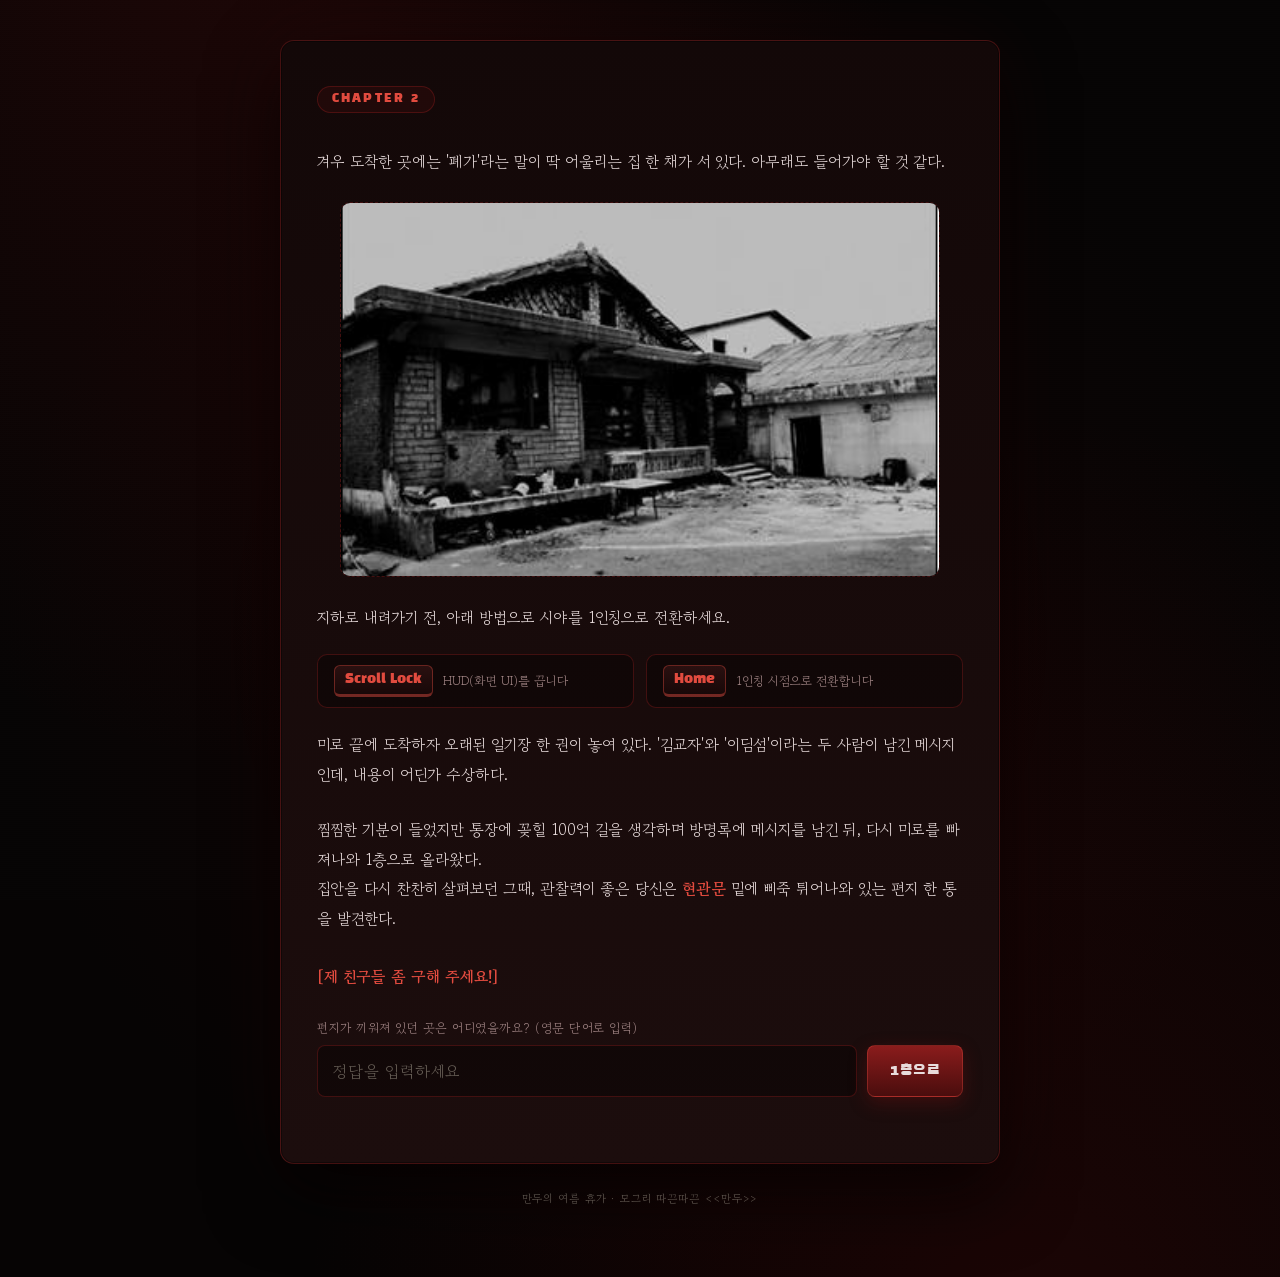
==== 2622/index.html @ e2ad3dcb "1차 초안" ====
<!DOCTYPE html>
<html lang="ko">
<head>
<meta charset="UTF-8" />
<meta name="viewport" content="width=device-width, initial-scale=1.0" />
<title>만두의 여름 휴가 - 폐가</title>
<link rel="stylesheet" href="../assets/style.css" />
</head>
<body>
  <main class="stage">
    <span class="chapter-tag">CHAPTER 2</span>
    <p class="story">겨우 도착한 곳에는 '폐가'라는 말이 딱 어울리는 집 한 채가 서 있다. 아무래도 들어가야 할 것 같다.</p>

    <div class="art-slot" style="min-height:0; aspect-ratio: 800 / 500; max-width: 600px; margin-left:auto; margin-right:auto;">
      <img src="../assets/img/haunted-house.jpg" alt="폐가 전경" />
    </div>

    <p class="story" style="margin-bottom:10px;">지하로 내려가기 전, 아래 방법으로 시야를 1인칭으로 전환하세요.</p>

    <div class="key-guide">
      <div class="key-cap">
        <kbd>Scroll&nbsp;Lock</kbd>
        <span>HUD(화면 UI)를 끕니다</span>
      </div>
      <div class="key-cap">
        <kbd>Home</kbd>
        <span>1인칭 시점으로 전환합니다</span>
      </div>
    </div>

    <p class="story">미로 끝에 도착하자 오래된 일기장 한 권이 놓여 있다. '김교자'와 '이딤섬'이라는 두 사람이 남긴 메시지인데, 내용이 어딘가 수상하다.</p>

    <p class="story">찜찜한 기분이 들었지만 통장에 꽂힐 100억 길을 생각하며 방명록에 메시지를 남긴 뒤, 다시 미로를 빠져나와 1층으로 올라왔다.
집안을 다시 찬찬히 살펴보던 그때, 관찰력이 좋은 당신은 <strong>현관문</strong> 밑에 삐죽 튀어나와 있는 편지 한 통을 발견한다.

<strong>[제 친구들 좀 구해 주세요!]</strong></p>

    <form class="answer-form" id="quiz2-form">
      <label for="quiz2-input">편지가 끼워져 있던 곳은 어디였을까요? (영문 단어로 입력)</label>
      <div class="answer-row">
        <input type="text" id="quiz2-input" placeholder="정답을 입력하세요" autocomplete="off" />
        <button type="submit">1층으로</button>
      </div>
      <div class="error-msg" id="quiz2-error"></div>
    </form>
  </main>

  <p class="brand-footer">만두의 여름 휴가 · 모그리 따끈따끈 <<만두>></p>

  <script src="../assets/answer.js"></script>
  <script>
    initAnswerForm({
      formId: "quiz2-form",
      inputId: "quiz2-input",
      errorId: "quiz2-error",
      answers: ["door"],
      nextUrl: "../door/",
      failUrl: "../fail/"
    });
  </script>
</body>
</html>
---- assets/style.css ----
/* ============================================================
   만두 자유부대 방탈출 이벤트 - 공용 스타일
   테마: 붉고 어두운 공포 톤 (폐가 / 저주받은 느낌)
   ============================================================ */

@import url('https://fonts.googleapis.com/css2?family=Black+Han+Sans&family=Gowun+Batang:wght@400;700&family=Nanum+Myeongjo:wght@400;700;800&display=swap');

:root {
  --bg-void: #060404;
  --bg-panel: #130808;
  --bg-panel-2: #1c0d0d;
  --border-faint: rgba(158, 34, 34, 0.35);
  --gold: #9c2323;         /* 메인 포인트 컬러 (핏빛 레드) */
  --gold-bright: #e14b3f;  /* 강조/글로우용 밝은 레드 */
  --ink: #e8dcdc;
  --ink-dim: #9c8080;
  --danger: #7a1010;
  --danger-bright: #ff4d3d;
  --success: #5a8f6b;
  --shadow: rgba(0, 0, 0, 0.7);
  --font-head: 'Black Han Sans', 'Nanum Myeongjo', sans-serif;
  --font-body: 'Gowun Batang', 'Nanum Myeongjo', serif;
}

* {
  box-sizing: border-box;
}

html, body {
  margin: 0;
  padding: 0;
  min-height: 100%;
  background: var(--bg-void);
  color: var(--ink);
  font-family: var(--font-body);
}

body {
  position: relative;
  overflow-x: hidden;
  background:
    radial-gradient(ellipse at 20% -10%, rgba(154,20,20,0.16), transparent 45%),
    radial-gradient(ellipse at 80% 110%, rgba(120,10,10,0.20), transparent 50%),
    radial-gradient(ellipse at 50% 50%, rgba(40,0,0,0.35), transparent 70%),
    var(--bg-void);
  min-height: 100vh;
  display: flex;
  flex-direction: column;
  align-items: center;
  padding: 40px 18px 60px;
}

/* 은은하게 떠다니는 안개/먼지 파티클 느낌의 배경 */
body::before {
  content: "";
  position: fixed;
  inset: 0;
  pointer-events: none;
  background-image:
    repeating-linear-gradient(0deg, rgba(255,255,255,0.015) 0px, transparent 1px, transparent 2px);
  z-index: 0;
}

.stage {
  position: relative;
  z-index: 1;
  width: 100%;
  max-width: 720px;
  background: linear-gradient(180deg, var(--bg-panel), var(--bg-panel-2));
  border: 1px solid var(--border-faint);
  border-radius: 14px;
  box-shadow: 0 30px 70px var(--shadow), 0 0 90px rgba(120,10,10,0.12), 0 0 0 1px rgba(0,0,0,0.4) inset;
  padding: 42px 36px 38px;
  animation: fadeUp 0.7s ease both;
}

@keyframes fadeUp {
  from { opacity: 0; transform: translateY(18px); }
  to { opacity: 1; transform: translateY(0); }
}

@keyframes flicker {
  0%, 92%, 100% { opacity: 1; }
  93% { opacity: 0.55; }
  95% { opacity: 0.9; }
  97% { opacity: 0.4; }
  98% { opacity: 1; }
}

.chapter-tag {
  display: inline-block;
  font-family: var(--font-head);
  font-size: 12px;
  letter-spacing: 0.18em;
  color: var(--gold-bright);
  border: 1px solid var(--border-faint);
  border-radius: 999px;
  padding: 5px 14px;
  margin-bottom: 18px;
  background: rgba(154,20,20,0.10);
  animation: flicker 7s linear infinite;
}

h1.title {
  font-family: var(--font-head);
  font-size: 28px;
  line-height: 1.4;
  color: var(--gold-bright);
  margin: 0 0 18px;
  text-shadow: 0 0 18px rgba(225,75,63,0.45), 0 2px 12px rgba(0,0,0,0.6);
}

.story {
  font-size: 15.5px;
  line-height: 1.9;
  color: var(--ink);
  white-space: pre-line;
  margin-bottom: 26px;
}

.story strong {
  color: var(--gold-bright);
}

.dim {
  color: var(--ink-dim);
}

/* 이미지/자료 자리 - 나중에 실제 이미지로 교체 */
.art-slot {
  width: 100%;
  min-height: 220px;
  border: 1.5px dashed var(--border-faint);
  border-radius: 10px;
  background: rgba(0,0,0,0.25);
  display: flex;
  flex-direction: column;
  align-items: center;
  justify-content: center;
  gap: 8px;
  color: var(--ink-dim);
  font-size: 13px;
  text-align: center;
  margin: 20px 0 26px;
  overflow: hidden;
  position: relative;
}

.art-slot img {
  width: 100%;
  height: 100%;
  object-fit: cover;
  position: absolute;
  inset: 0;
}

.art-slot .slot-label {
  font-family: var(--font-head);
  font-size: 12px;
  letter-spacing: 0.05em;
  color: var(--gold);
  z-index: 1;
}

.art-slot .slot-desc {
  z-index: 1;
  max-width: 80%;
  line-height: 1.6;
}

/* 대화/편지/일기장 카드 */
.note-card {
  background: rgba(0,0,0,0.28);
  border: 1px solid var(--border-faint);
  border-radius: 10px;
  padding: 18px 20px;
  margin: 14px 0;
  font-size: 14.5px;
  line-height: 1.85;
}

.note-card .speaker {
  font-family: var(--font-head);
  color: var(--gold);
  font-size: 13px;
  margin-right: 6px;
}

.note-card .msg-time {
  color: var(--ink-dim);
  font-size: 11.5px;
  display: block;
  margin: 10px 0 4px;
  letter-spacing: 0.05em;
}

.note-card .corrupted {
  color: var(--danger-bright);
  letter-spacing: 0.03em;
  filter: blur(0.2px);
}

/* 채팅 스타일 (3p 최만두 DM) */
.chat-log {
  display: flex;
  flex-direction: column;
  gap: 10px;
  margin: 20px 0 28px;
}

.chat-bubble {
  max-width: 82%;
  padding: 12px 15px;
  border-radius: 14px;
  font-size: 14.5px;
  line-height: 1.7;
  animation: fadeUp 0.5s ease both;
}

.chat-bubble.them {
  align-self: flex-start;
  background: var(--bg-panel-2);
  border: 1px solid var(--border-faint);
  border-bottom-left-radius: 4px;
}

.chat-bubble.me {
  align-self: flex-end;
  background: linear-gradient(135deg, #6e1f1f, #3a1010);
  border: 1px solid rgba(225,75,63,0.3);
  border-bottom-right-radius: 4px;
  color: #f3e6e6;
}

.chat-name {
  display: block;
  font-family: var(--font-head);
  font-size: 11.5px;
  color: var(--gold);
  margin-bottom: 4px;
}

/* 입력 폼 */
.answer-form {
  margin-top: 8px;
}

.answer-form label {
  display: block;
  font-size: 12.5px;
  color: var(--ink-dim);
  letter-spacing: 0.04em;
  margin-bottom: 8px;
}

.answer-row {
  display: flex;
  gap: 10px;
}

.answer-row input[type="text"] {
  flex: 1;
  background: rgba(0,0,0,0.35);
  border: 1.5px solid var(--border-faint);
  border-radius: 8px;
  padding: 13px 15px;
  font-size: 16px;
  color: var(--ink);
  font-family: var(--font-body);
  letter-spacing: 0.05em;
  outline: none;
  transition: border-color 0.2s, box-shadow 0.2s;
}

.answer-row input[type="text"]::placeholder {
  color: rgba(169,162,148,0.55);
}

.answer-row input[type="text"]:focus {
  border-color: var(--gold-bright);
  box-shadow: 0 0 0 3px rgba(225,75,63,0.18);
}

button, .btn {
  font-family: var(--font-head);
  font-size: 14.5px;
  letter-spacing: 0.03em;
  color: var(--ink);
  background: linear-gradient(180deg, #8a1c1c, #4a0d0d);
  border: 1px solid rgba(225,75,63,0.35);
  border-radius: 8px;
  padding: 13px 22px;
  cursor: pointer;
  box-shadow: 0 6px 18px rgba(122,16,16,0.35);
  transition: transform 0.15s ease, box-shadow 0.15s ease, filter 0.15s ease;
  white-space: nowrap;
  text-decoration: none;
  display: inline-flex;
  align-items: center;
  justify-content: center;
}

button:hover, .btn:hover {
  transform: translateY(-1px);
  filter: brightness(1.15);
  box-shadow: 0 10px 26px rgba(225,75,63,0.35);
}

button:active, .btn:active {
  transform: translateY(0);
}

button.btn-secondary, .btn.btn-secondary {
  background: transparent;
  color: var(--ink);
  border: 1.5px solid var(--border-faint);
  box-shadow: none;
}

button.btn-secondary:hover, .btn.btn-secondary:hover {
  border-color: var(--gold);
  color: var(--gold-bright);
}

button.btn-danger {
  background: linear-gradient(180deg, var(--danger-bright), var(--danger));
  color: #1a0d0c;
}

.btn-block {
  width: 100%;
  display: flex;
}

.error-msg {
  color: var(--danger-bright);
  font-size: 13px;
  margin-top: 10px;
  min-height: 18px;
  letter-spacing: 0.02em;
}

.error-msg.show {
  animation: shake 0.35s ease;
}

@keyframes shake {
  0%, 100% { transform: translateX(0); }
  20% { transform: translateX(-6px); }
  40% { transform: translateX(6px); }
  60% { transform: translateX(-4px); }
  80% { transform: translateX(4px); }
}

.hint-box {
  margin-top: 22px;
  border-left: 2px solid var(--border-faint);
  padding-left: 14px;
  font-size: 13px;
  color: var(--ink-dim);
  line-height: 1.7;
}

.hint-box b {
  color: var(--gold);
}

.footer-nav {
  margin-top: 30px;
  display: flex;
  justify-content: space-between;
  gap: 10px;
}

.brand-footer {
  margin-top: 26px;
  text-align: center;
  font-size: 11px;
  color: rgba(169,162,148,0.5);
  letter-spacing: 0.08em;
  z-index: 1;
  position: relative;
}

/* 키 안내용 뱃지 (2p 스크롤락/홈키) */
.key-guide {
  display: flex;
  gap: 12px;
  margin: 22px 0;
  flex-wrap: wrap;
}

.key-cap {
  display: flex;
  align-items: center;
  gap: 10px;
  background: rgba(0,0,0,0.3);
  border: 1px solid var(--border-faint);
  border-radius: 10px;
  padding: 10px 16px;
  flex: 1;
  min-width: 220px;
}

.key-cap kbd {
  font-family: var(--font-head);
  background: linear-gradient(180deg, #2a1010, #180808);
  border: 1px solid rgba(225,75,63,0.4);
  border-bottom-width: 3px;
  border-radius: 6px;
  padding: 6px 10px;
  font-size: 13px;
  color: var(--gold-bright);
}

.key-cap span {
  font-size: 12.5px;
  color: var(--ink-dim);
  line-height: 1.5;
}

/* 슬라이드 퍼즐 (4p) */
.puzzle-wrap {
  display: flex;
  flex-direction: column;
  align-items: center;
  gap: 16px;
  margin: 22px 0;
}

.puzzle-board {
  display: grid;
  grid-template-columns: repeat(4, 1fr);
  grid-template-rows: repeat(4, 1fr);
  gap: 4px;
  width: min(100%, 340px);
  aspect-ratio: 1 / 1;
  background: rgba(0,0,0,0.4);
  border: 1.5px solid var(--border-faint);
  border-radius: 10px;
  padding: 4px;
}

.puzzle-tile {
  background: linear-gradient(160deg, #2a1414, #150808);
  border: 1px solid rgba(225,75,63,0.25);
  border-radius: 6px;
  display: flex;
  align-items: center;
  justify-content: center;
  font-family: var(--font-head);
  font-size: 15px;
  color: var(--gold-bright);
  cursor: pointer;
  user-select: none;
  transition: transform 0.12s ease, filter 0.12s ease;
  background-size: 400% 400%;
  background-position: var(--bx, 0%) var(--by, 0%);
  background-image: var(--tile-img, none);
}

.puzzle-tile:hover {
  filter: brightness(1.15);
}

.puzzle-tile.empty {
  background: transparent;
  border: 1px dashed rgba(225,75,63,0.18);
  cursor: default;
}

.puzzle-status {
  font-size: 13px;
  color: var(--ink-dim);
  min-height: 18px;
}

.npc-reveal {
  display: none;
  flex-direction: column;
  align-items: center;
  gap: 12px;
  margin-top: 6px;
  animation: fadeUp 0.6s ease both;
}

.npc-reveal.show {
  display: flex;
}

.npc-figure {
  width: 92px;
  height: 92px;
  border-radius: 50%;
  background: radial-gradient(circle at 35% 30%, #3a1414, #0d0505 70%);
  border: 1.5px solid var(--border-faint);
  display: flex;
  align-items: center;
  justify-content: center;
  font-size: 36px;
  cursor: pointer;
  box-shadow: 0 0 30px rgba(154,20,20,0.25);
  transition: transform 0.2s ease, box-shadow 0.2s ease;
}

.npc-figure:hover {
  transform: scale(1.05);
  box-shadow: 0 0 40px rgba(225,75,63,0.4);
}

/* 5p 선택지 퍼즐 */
.choice-grid {
  display: grid;
  grid-template-columns: 1fr 1fr;
  gap: 10px;
  margin: 22px 0;
}

@media (max-width: 480px) {
  .choice-grid { grid-template-columns: 1fr; }
}

.choice-btn {
  background: var(--bg-panel-2);
  border: 1.5px solid var(--border-faint);
  color: var(--ink);
  border-radius: 10px;
  padding: 16px 14px;
  font-family: var(--font-body);
  font-size: 14px;
  line-height: 1.5;
  cursor: pointer;
  text-align: left;
  transition: border-color 0.15s, transform 0.12s, background 0.15s;
}

.choice-btn:hover {
  border-color: var(--gold);
  transform: translateY(-1px);
}

.choice-btn.correct {
  background: linear-gradient(135deg, rgba(111,174,139,0.25), rgba(111,174,139,0.08));
  border-color: var(--success);
  color: var(--gold-bright);
}

.choice-btn.wrong {
  animation: shake 0.35s ease;
  border-color: var(--danger);
}

.choice-feedback {
  min-height: 20px;
  font-size: 13px;
  color: var(--ink-dim);
  margin-top: 4px;
}

/* 실패 페이지 (7p) */
.fail-stage {
  text-align: center;
}

.fail-glyph {
  font-family: var(--font-head);
  font-size: 64px;
  color: var(--danger-bright);
  text-shadow: 0 0 40px rgba(224,90,80,0.4);
  margin-bottom: 6px;
  letter-spacing: 0.05em;
}

/* 엔딩 페이지 */
.ending-stage {
  text-align: center;
}

.ending-glyph {
  font-size: 44px;
  margin-bottom: 6px;
}

.credit {
  margin-top: 8px;
  font-size: 12.5px;
  color: var(--ink-dim);
}

@media (max-width: 560px) {
  .stage { padding: 30px 20px 28px; }
  h1.title { font-size: 22px; }
  .answer-row { flex-direction: column; }
}
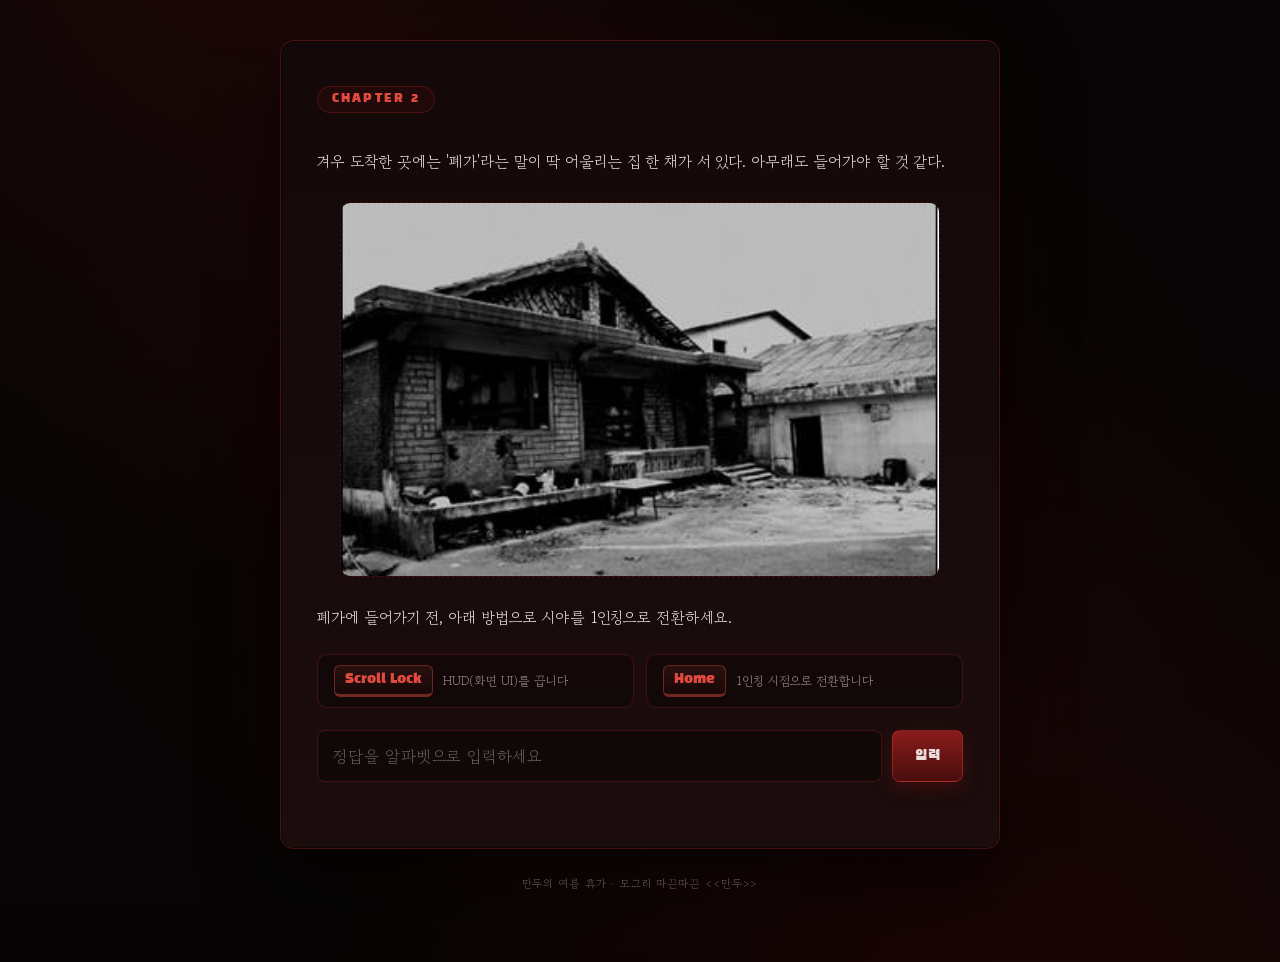
==== commit fd0b18ce: "추가수정" ====
--- a/2622/index.html
+++ b/2622/index.html
@@ -3,7 +3,7 @@
 <head>
 <meta charset="UTF-8" />
 <meta name="viewport" content="width=device-width, initial-scale=1.0" />
-<title>만두의 여름 휴가 - 폐가</title>
+<title>만두의 여름 휴가 2</title>
 <link rel="stylesheet" href="../assets/style.css" />
 </head>
 <body>
@@ -15,7 +15,7 @@
       <img src="../assets/img/haunted-house.jpg" alt="폐가 전경" />
     </div>
 
-    <p class="story" style="margin-bottom:10px;">지하로 내려가기 전, 아래 방법으로 시야를 1인칭으로 전환하세요.</p>
+    <p class="story" style="margin-bottom:10px;">폐가에 들어가기 전, 아래 방법으로 시야를 1인칭으로 전환하세요.</p>
 
     <div class="key-guide">
       <div class="key-cap">
@@ -28,18 +28,18 @@
       </div>
     </div>
 
-    <p class="story">미로 끝에 도착하자 오래된 일기장 한 권이 놓여 있다. '김교자'와 '이딤섬'이라는 두 사람이 남긴 메시지인데, 내용이 어딘가 수상하다.</p>
+    <!-- <p class="story">미로 끝에 도착하자 오래된 일기장 한 권이 놓여 있다. '김교자'와 '이딤섬'이라는 두 사람이 남긴 메시지인데, 내용이 어딘가 수상하다.</p>
 
     <p class="story">찜찜한 기분이 들었지만 통장에 꽂힐 100억 길을 생각하며 방명록에 메시지를 남긴 뒤, 다시 미로를 빠져나와 1층으로 올라왔다.
 집안을 다시 찬찬히 살펴보던 그때, 관찰력이 좋은 당신은 <strong>현관문</strong> 밑에 삐죽 튀어나와 있는 편지 한 통을 발견한다.
 
-<strong>[제 친구들 좀 구해 주세요!]</strong></p>
+<strong>[제 친구들 좀 구해 주세요!]</strong></p> -->
 
     <form class="answer-form" id="quiz2-form">
-      <label for="quiz2-input">편지가 끼워져 있던 곳은 어디였을까요? (영문 단어로 입력)</label>
+      <!-- <label for="quiz2-input">제 편지를 발견하셨나요?</label> -->
       <div class="answer-row">
-        <input type="text" id="quiz2-input" placeholder="정답을 입력하세요" autocomplete="off" />
-        <button type="submit">1층으로</button>
+        <input type="text" id="quiz2-input" placeholder="정답을 알파벳으로 입력하세요" autocomplete="off" />
+        <button type="submit">입력</button>
       </div>
       <div class="error-msg" id="quiz2-error"></div>
     </form>
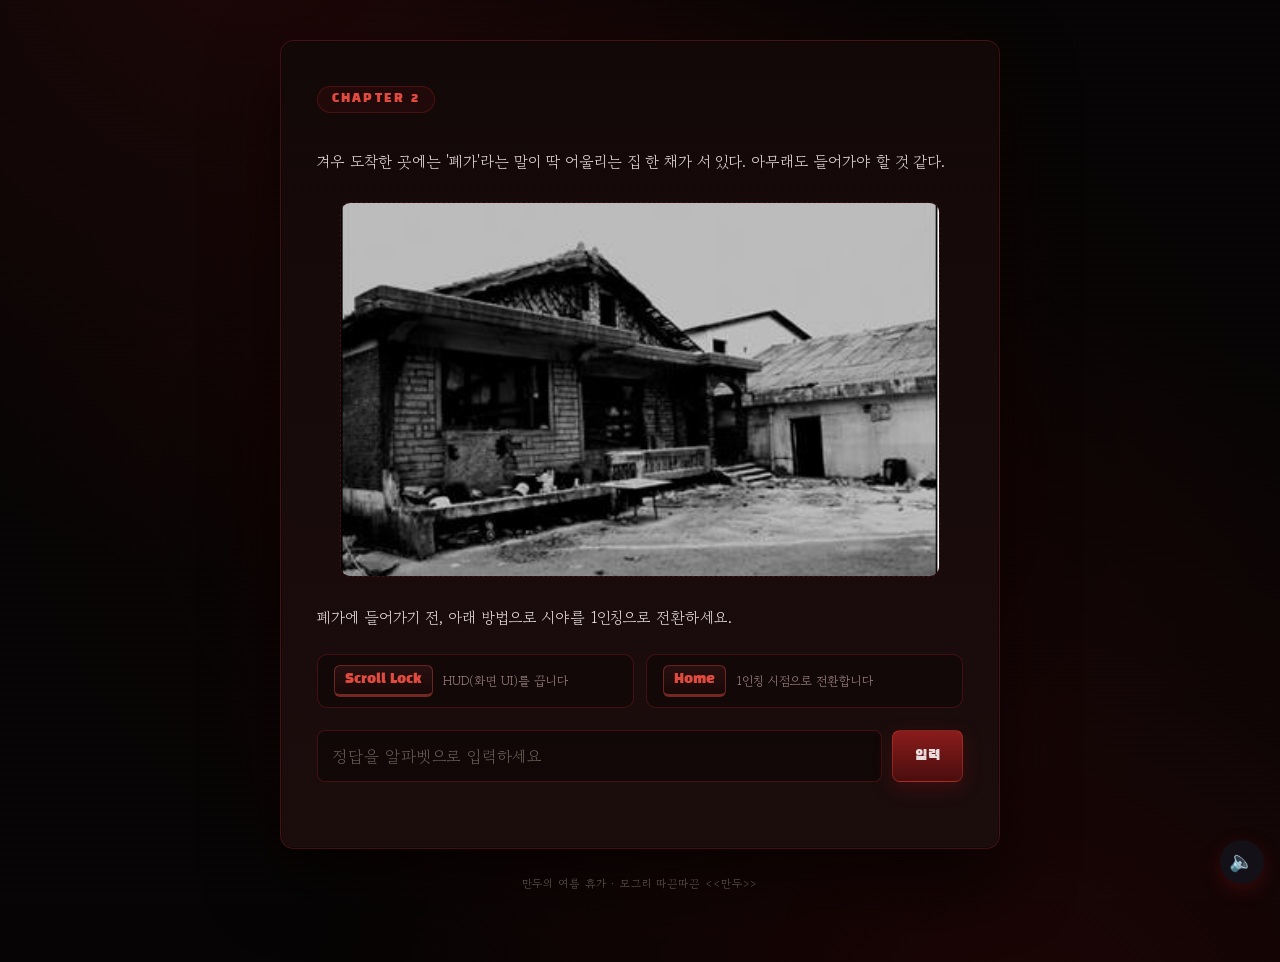
==== commit 1373656f: "1~2p 브금추가" ====
--- a/2622/index.html
+++ b/2622/index.html
@@ -58,5 +58,68 @@
       failUrl: "../fail/"
     });
   </script>
+  <audio id="bgm" src="../assets/sound/bgm1.mp3" loop preload="auto"></audio>
+
+  <button id="bgm-toggle" aria-label="배경음악 켜기/끄기" title="배경음악 켜기/끄기"
+    style="position:fixed; right:16px; bottom:16px; z-index:999; width:44px; height:44px;
+          border-radius:50%; border:none; background:rgba(20,20,30,0.75); color:#fff;
+          font-size:20px; line-height:44px; text-align:center; cursor:pointer; padding:0;">🔈</button>
+
+  <script>
+  (function () {
+    var audio = document.getElementById('bgm');
+    var btn = document.getElementById('bgm-toggle');
+    var userPaused = false;
+
+    audio.volume = 0.20; // 볼륨 50% (0.0 ~ 1.0 사이로 조절 가능)
+
+    // 아이콘은 "내가 껐다/켰다" 여부가 아니라 실제 audio 상태를 그대로 따라가게 함
+    audio.addEventListener('play',  function () { btn.textContent = '🔈'; });
+    audio.addEventListener('pause', function () { btn.textContent = '🔇'; });
+
+    // 파일을 못 찾거나 재생 자체가 실패하면 콘솔에 원인을 남기고 버튼에 표시
+    audio.addEventListener('error', function () {
+      var code = audio.error ? audio.error.code : '?';
+      console.error('[BGM] 로드/재생 실패 (code ' + code + '). src="' + audio.currentSrc + '" 경로와 파일이 실제로 있는지 확인하세요.');
+      btn.textContent = '⚠️';
+      btn.title = 'BGM 파일을 재생할 수 없습니다 (콘솔 확인)';
+    });
+
+    function armResumeOnInteraction() {
+      var resume = function () {
+        if (!userPaused) {
+          audio.play().catch(function (err) { console.error('[BGM] play() 실패:', err); });
+        }
+        window.removeEventListener('pointerdown', resume);
+        window.removeEventListener('keydown', resume);
+      };
+      window.addEventListener('pointerdown', resume, { once: true });
+      window.addEventListener('keydown', resume, { once: true });
+    }
+
+    function tryPlay() {
+      var p = audio.play();
+      if (p && typeof p.catch === 'function') {
+        p.catch(function (err) {
+          // 자동재생이 막힌 경우(NotAllowedError): 첫 사용자 입력 시 재생
+          console.warn('[BGM] 자동재생이 막혔습니다. 화면을 한 번 클릭/터치하면 재생됩니다.', err);
+          armResumeOnInteraction();
+        });
+      }
+    }
+
+    btn.addEventListener('click', function () {
+      if (audio.paused) {
+        userPaused = false;
+        audio.play().catch(function (err) { console.error('[BGM] play() 실패:', err); });
+      } else {
+        userPaused = true;
+        audio.pause();
+      }
+    });
+
+    tryPlay();
+  })();
+  </script>
 </body>
 </html>
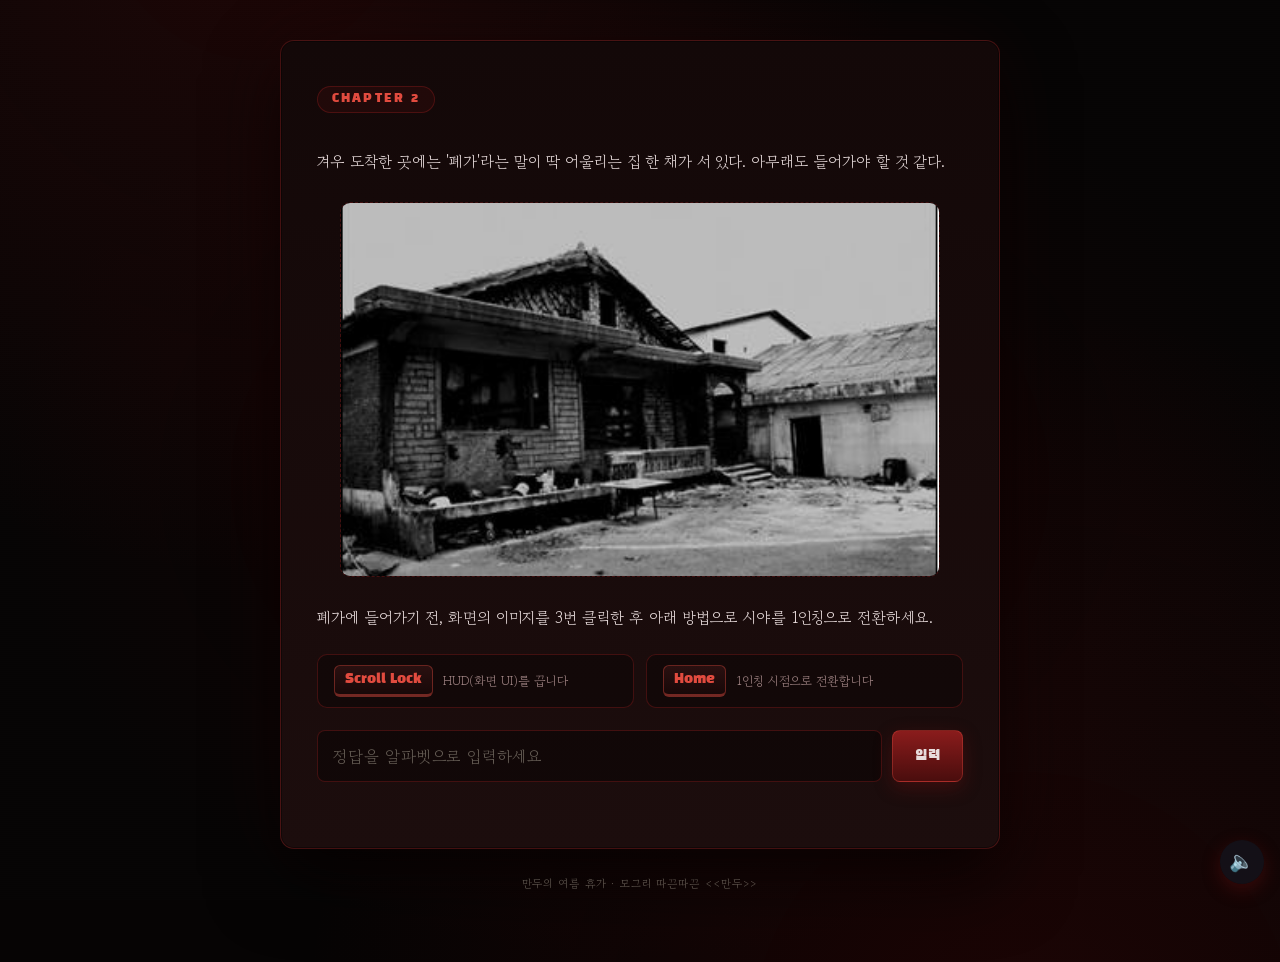
==== commit 795ca7d8: "bgm 변경" ====
--- a/2622/index.html
+++ b/2622/index.html
@@ -15,7 +15,7 @@
       <img src="../assets/img/haunted-house.jpg" alt="폐가 전경" />
     </div>
 
-    <p class="story" style="margin-bottom:10px;">폐가에 들어가기 전, 아래 방법으로 시야를 1인칭으로 전환하세요.</p>
+    <p class="story" style="margin-bottom:10px;">폐가에 들어가기 전, 화면의 이미지를 3번 클릭한 후 아래 방법으로 시야를 1인칭으로 전환하세요.</p>
 
     <div class="key-guide">
       <div class="key-cap">
@@ -58,7 +58,8 @@
       failUrl: "../fail/"
     });
   </script>
-  <audio id="bgm" src="../assets/sound/bgm1.mp3" loop preload="auto"></audio>
+  <!-- その箱の中に入る。- Rory in Early 20s -->
+  <audio id="bgm" src="../assets/sound/bgm2.mp3" loop preload="auto"></audio>
 
   <button id="bgm-toggle" aria-label="배경음악 켜기/끄기" title="배경음악 켜기/끄기"
     style="position:fixed; right:16px; bottom:16px; z-index:999; width:44px; height:44px;
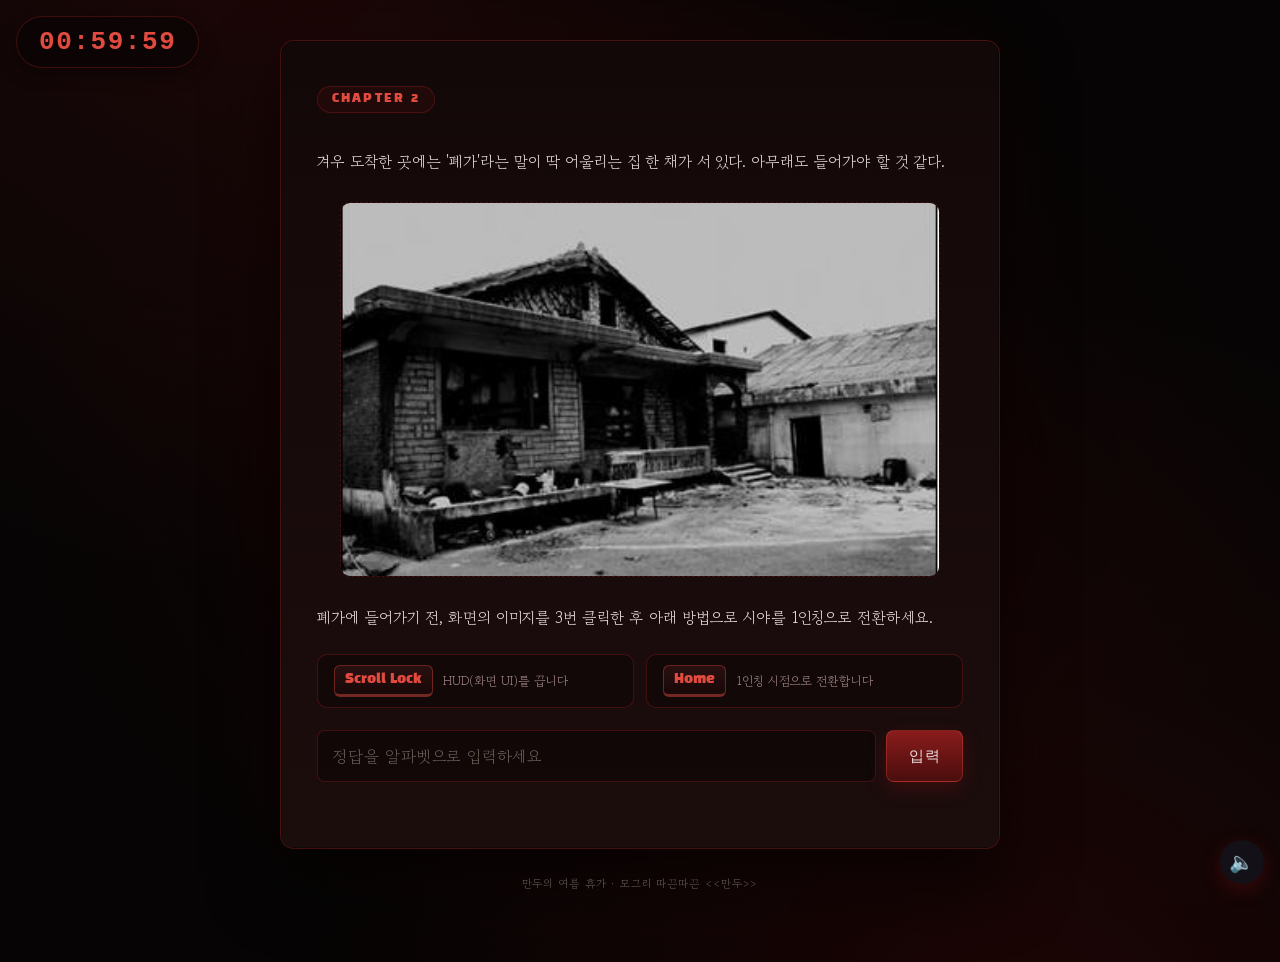
==== commit cd0956c5: "최종 버전 1" ====
--- a/2622/index.html
+++ b/2622/index.html
@@ -122,5 +122,7 @@
     tryPlay();
   })();
   </script>
+
+  <script src="../assets/timer.js"></script>
 </body>
 </html>
--- a/assets/style.css
+++ b/assets/style.css
@@ -281,8 +281,61 @@
   box-shadow: 0 0 0 3px rgba(225,75,63,0.18);
 }
 
+/* 좌표(2단 소수) 입력 */
+.coord-row {
+  display: flex;
+  align-items: center;
+  flex-wrap: wrap;
+  gap: 10px;
+}
+
+.coord-axis {
+  font-family: var(--font-head);
+  font-size: 13px;
+  color: var(--ink-dim);
+}
+
+.coord-group {
+  display: flex;
+  align-items: center;
+  gap: 2px;
+  background: rgba(0,0,0,0.35);
+  border: 1.5px solid var(--border-faint);
+  border-radius: 8px;
+  padding: 0 8px;
+  transition: border-color 0.2s, box-shadow 0.2s;
+}
+
+.coord-group:focus-within {
+  border-color: var(--gold-bright);
+  box-shadow: 0 0 0 3px rgba(225,75,63,0.18);
+}
+
+.coord-input {
+  width: 2.1em;
+  background: transparent;
+  border: none;
+  outline: none;
+  padding: 13px 2px;
+  font-size: 16px;
+  text-align: center;
+  color: var(--ink);
+  font-family: var(--font-body);
+  letter-spacing: 0.05em;
+}
+
+.coord-dot {
+  color: var(--ink-dim);
+  font-weight: bold;
+}
+
+@media (max-width: 480px) {
+  .coord-row { gap: 6px; }
+  .coord-row button[type="submit"] { width: 100%; margin-top: 4px; }
+}
+
 button, .btn {
-  font-family: var(--font-head);
+  /* font-family: var(--font-head); */
   font-size: 14.5px;
   letter-spacing: 0.03em;
   color: var(--ink);
@@ -508,53 +561,427 @@
   box-shadow: 0 0 40px rgba(225,75,63,0.4);
 }
 
-/* 5p 선택지 퍼즐 */
-.choice-grid {
-  display: grid;
-  grid-template-columns: 1fr 1fr;
-  gap: 10px;
-  margin: 22px 0;
-}
-
-@media (max-width: 480px) {
-  .choice-grid { grid-template-columns: 1fr; }
-}
-
-.choice-btn {
-  background: var(--bg-panel-2);
+/* 5p 선택지 퍼즐 — 타로 카드 (뒤집기 2단계: 클릭1=뒤집기, 클릭2=응답) */
+.tarot-grid {
+  display: flex;
+  flex-wrap: wrap;
+  justify-content: center;
+  gap: 12px;
+  margin: 24px 0;
+}
+
+.tarot-card {
+  position: relative;
+  min-width: 0;
+  flex: 0 0 calc((100% - 12px) / 2);
+  aspect-ratio: 457 / 800;
+  perspective: 1000px;
+  cursor: pointer;
+  border-radius: 14px;
+  transition: transform 0.25s ease;
+  animation: tarot-flicker 4.4s ease-in-out infinite;
+  animation-delay: calc(var(--n) * -0.7s);
+}
+
+@media (min-width: 640px) {
+  .tarot-card { flex-basis: calc((100% - 24px) / 3); }
+}
+
+@media (max-width: 420px) {
+  .tarot-card { flex-basis: 100%; }
+}
+
+.tarot-card:hover,
+.tarot-card:focus-visible {
+  transform: translateY(-6px) rotateZ(-1deg);
+}
+
+.tarot-card-inner {
+  position: relative;
+  width: 100%;
+  height: 100%;
+  transform-style: preserve-3d;
+  transition: transform 0.6s cubic-bezier(0.4, 0.2, 0.2, 1);
+}
+
+.tarot-card.revealed .tarot-card-inner {
+  transform: rotateY(180deg);
+}
+
+.tarot-face {
+  position: absolute;
+  inset: 0;
+  backface-visibility: hidden;
+  -webkit-backface-visibility: hidden;
+  border-radius: 14px;
+  border: 1px solid var(--border-faint);
+  outline: 1px solid rgba(225,75,63,0.18);
+  outline-offset: -5px;
+  display: flex;
+  flex-direction: column;
+  align-items: center;
+  justify-content: center;
+  gap: 8px;
+  padding: 16px 12px;
+  box-shadow: 0 0 18px rgba(154,20,20,0.18);
+}
+
+.tarot-back {
+  background-image: url(../assets/img/tarot.jpg);
+  background-size: cover;
+  background-position: center;
+  padding: 0;
+  border: none;
+  outline: none;
+}
+
+.tarot-back .tarot-numeral {
+  position: absolute;
+  bottom: 10px;
+  left: 50%;
+  transform: translateX(-50%);
+  background: rgba(10,4,4,0.72);
+  border: 1px solid rgba(212,175,105,0.4);
+  border-radius: 999px;
+  padding: 2px 12px;
+}
+
+.tarot-front {
+  background: radial-gradient(circle at 50% 0%, rgba(225,75,63,0.12), transparent 62%), var(--bg-panel-2);
+  transform: rotateY(180deg);
+  color: var(--ink);
+  font-family: var(--font-body);
+  font-size: 13.5px;
+  line-height: 1.5;
+  text-align: center;
+}
+
+.tarot-sealed .tarot-front .tarot-text {
+  font-size: 19px;
+  line-height: 1.6;
+}
+
+.tarot-numeral {
+  font-family: var(--font-head);
+  font-size: 17px;
+  color: var(--gold-bright);
+  opacity: 0.85;
+}
+
+.tarot-corner {
+  position: absolute;
+  font-size: 10px;
+  color: var(--gold-bright);
+  opacity: 0.5;
+}
+.tarot-corner.tl { top: 8px; left: 10px; }
+.tarot-corner.br { bottom: 8px; right: 10px; }
+
+.tarot-confirm-hint {
+  font-size: 10.5px;
+  color: var(--ink-dim);
+  opacity: 0.85;
+  margin-top: 2px;
+}
+
+.tarot-card.correct .tarot-confirm-hint,
+.tarot-card.burnt .tarot-confirm-hint {
+  display: none;
+}
+
+.tarot-sealed.confirming .tarot-confirm-hint {
+  color: var(--danger-bright);
+  font-weight: bold;
+}
+
+@keyframes tarot-flicker {
+  0%, 100% { filter: drop-shadow(0 0 10px rgba(154,20,20,0.18)); }
+  50% { filter: drop-shadow(0 0 16px rgba(154,20,20,0.32)); }
+}
+
+.tarot-card.correct {
+  animation: tarot-ignite 0.9s ease forwards;
+}
+
+.tarot-card.burnt {
+  animation: tarot-scorch 0.5s ease forwards;
+  pointer-events: none;
+  cursor: default;
+}
+
+@keyframes tarot-ignite {
+  0% { transform: translateY(-6px) scale(1); }
+  40% {
+    transform: translateY(-14px) scale(1.07) rotateZ(-1.5deg);
+    filter: drop-shadow(0 0 30px rgba(212,175,105,0.55));
+  }
+  100% {
+    transform: translateY(-8px) scale(1.03) rotateZ(0deg);
+    filter: drop-shadow(0 0 40px rgba(111,174,139,0.6));
+  }
+}
+
+@keyframes tarot-scorch {
+  0% { transform: translateY(0) rotateZ(0); filter: none; opacity: 1; }
+  20% { transform: translateY(0) rotateZ(-2deg); }
+  40% { transform: translateY(0) rotateZ(2deg); }
+  60% { transform: translateY(0) rotateZ(-1deg); }
+  100% { transform: translateY(0) rotateZ(0); filter: grayscale(0.85) brightness(0.5); opacity: 0.45; }
+}
+
+/* 봉인된 카드 (모든 오답 소진 후 화면 정중앙으로 날아와 등장) */
+.tarot-spotlight-backdrop {
+  position: fixed;
+  inset: 0;
+  z-index: 998;
+  background: rgba(2,1,1,0.82);
+  opacity: 0;
+  pointer-events: none;
+  transition: opacity 0.5s ease;
+}
+
+.tarot-spotlight-backdrop.show {
+  opacity: 1;
+  pointer-events: auto;
+}
+
+.tarot-sealed {
+  display: none;
+}
+
+.tarot-sealed.arriving,
+.tarot-sealed.awake {
+  display: block;
+  position: fixed;
+  top: 50%;
+  left: 50%;
+  z-index: 999;
+  width: min(60vw, 260px);
+}
+
+.tarot-sealed.arriving {
+  animation: tarot-fly-in-center 0.9s cubic-bezier(0.22, 0.9, 0.32, 1.15) both;
+}
+
+@keyframes tarot-fly-in-center {
+  0% {
+    opacity: 0;
+    transform: translate(calc(-50% + 260px), calc(-50% - 320px)) rotate(-32deg) scale(0.45);
+  }
+  70% {
+    opacity: 1;
+    transform: translate(calc(-50% - 10px), calc(-50% + 8px)) rotate(5deg) scale(1.06);
+  }
+  100% {
+    opacity: 1;
+    transform: translate(-50%, -50%) rotate(0deg) scale(1);
+  }
+}
+
+.tarot-sealed.awake {
+  cursor: pointer;
+  transform: translate(-50%, -50%);
+  animation: tarot-sealed-awaken 1.6s ease-in-out infinite;
+}
+
+.tarot-sealed.awake .tarot-back {
+  box-shadow: inset 0 0 0 2px var(--gold-bright);
+}
+
+@keyframes tarot-sealed-awaken {
+  0%, 100% { filter: drop-shadow(0 0 14px rgba(212,175,105,0.3)); }
+  50% { filter: drop-shadow(0 0 24px rgba(212,175,105,0.55)); }
+}
+
+@media (prefers-reduced-motion: reduce) {
+  .tarot-card, .tarot-sealed.awake { animation: none !important; }
+  .tarot-card-inner { transition: none !important; }
+  .tarot-sealed.arriving {
+    animation: none !important;
+    opacity: 1;
+    transform: translate(-50%, -50%);
+  }
+  .tarot-spotlight-backdrop { transition: none !important; }
+}
+
+/* 삐삐(페이저) 발신 위젯 */
+.pager {
+  display: flex;
+  flex-direction: column;
+  align-items: center;
+  gap: 6px;
+  width: 220px;
+  margin: 4px auto 24px;
+  padding: 14px;
+  background: linear-gradient(160deg, #2a1414, #150808);
   border: 1.5px solid var(--border-faint);
+  border-radius: 14px;
+  cursor: pointer;
+  box-shadow: 0 10px 24px rgba(0,0,0,0.5);
+  transition: transform 0.15s ease, box-shadow 0.15s ease;
+}
+
+.pager:hover {
+  transform: translateY(-2px);
+  box-shadow: 0 14px 30px rgba(0,0,0,0.55), 0 0 18px rgba(225,75,63,0.25);
+}
+
+.pager-screen {
+  width: 100%;
+  background: #0b1c10;
+  border: 1px solid rgba(120,200,140,0.35);
+  border-radius: 6px;
+  padding: 10px 8px;
+  text-align: center;
+}
+
+.pager-digits {
+  font-family: 'Courier New', monospace;
+  font-size: 20px;
+  letter-spacing: 0.12em;
+  color: #6fe08a;
+  text-shadow: 0 0 8px rgba(111,224,138,0.6);
+}
+
+.pager-caption {
+  margin-top: 6px;
+  font-family: var(--font-body);
+  font-size: 11.5px;
+  color: rgba(111,224,138,0.75);
+  letter-spacing: 0.03em;
+}
+
+.pager.connected .pager-screen {
+  border-color: rgba(225,75,63,0.5);
+}
+
+.pager.connected .pager-digits {
+  animation: pager-blink 1s steps(2, start) infinite;
+}
+
+@keyframes pager-blink {
+  50% { opacity: 0.35; }
+}
+
+@media (prefers-reduced-motion: reduce) {
+  .pager.connected .pager-digits { animation: none !important; }
+}
+
+/* 엔딩 - 전체화면 음침한 페이드인 */
+.end-overlay {
+  position: fixed;
+  inset: 0;
+  z-index: 999;
+  display: flex;
+  align-items: center;
+  justify-content: center;
+  padding: 20px;
+  background: radial-gradient(ellipse at center, rgba(20,4,4,0.94) 0%, rgba(2,1,1,0.98) 75%);
+  opacity: 0;
+  pointer-events: none;
+  transition: opacity 2.4s ease;
+}
+
+.end-overlay.show {
+  opacity: 1;
+  pointer-events: auto;
+}
+
+.end-overlay-inner {
+  text-align: center;
+  animation: end-overlay-flicker 3.6s ease-in-out infinite;
+}
+
+.end-overlay-title {
+  font-family: var(--font-head);
+  font-size: 40px;
+  letter-spacing: 0.14em;
+  color: var(--danger-bright);
+  text-shadow: 0 0 24px rgba(224,90,80,0.55), 0 0 60px rgba(122,16,16,0.5);
+  margin: 0 0 18px;
+}
+
+.end-overlay-text {
+  font-family: var(--font-body);
+  font-size: 15px;
+  line-height: 1.9;
+  color: var(--ink-dim);
+  margin: 0;
+}
+
+@keyframes end-overlay-flicker {
+  0%, 96%, 100% { opacity: 1; }
+  97% { opacity: 0.55; }
+  98% { opacity: 0.9; }
+  99% { opacity: 0.4; }
+}
+
+@media (prefers-reduced-motion: reduce) {
+  .end-overlay { transition: none; }
+  .end-overlay-inner { animation: none !important; }
+}
+
+/* 전체 페이지 공용 카운트다운 타이머 (좌측 상단 고정) */
+.game-timer {
+  position: fixed;
+  top: 16px;
+  left: 16px;
+  z-index: 1000;
+  font-family: 'Courier New', monospace;
+  font-size: 26px;
+  font-weight: bold;
+  letter-spacing: 0.06em;
+  color: var(--gold-bright);
+  background: rgba(10,4,4,0.75);
+  border: 1.5px solid var(--border-faint);
+  border-radius: 999px;
+  padding: 10px 22px;
+  box-shadow: 0 6px 18px rgba(0,0,0,0.4);
+  pointer-events: none;
+  user-select: none;
+}
+
+.game-timer.low {
+  color: var(--danger-bright);
+  animation: pager-blink 1s steps(2, start) infinite;
+}
+
+.game-timer.timeup {
+  color: var(--danger-bright);
+  animation: shake 0.4s ease infinite;
+}
+
+@media (prefers-reduced-motion: reduce) {
+  .game-timer.low, .game-timer.timeup { animation: none !important; }
+}
+
+.choice-feedback {
+  position: fixed;
+  top: 50%;
+  left: 50%;
+  z-index: 1200;
+  transform: translate(-50%, -50%);
+  max-width: min(86vw, 420px);
+  background: rgba(10,4,4,0.92);
+  border: 1.5px solid var(--border-faint);
+  border-radius: 12px;
+  box-shadow: 0 16px 40px rgba(0,0,0,0.55), 0 0 30px rgba(154,20,20,0.25);
+  padding: 18px 22px;
+  font-size: 14.5px;
+  line-height: 1.7;
   color: var(--ink);
-  border-radius: 10px;
-  padding: 16px 14px;
-  font-family: var(--font-body);
-  font-size: 14px;
-  line-height: 1.5;
-  cursor: pointer;
-  text-align: left;
-  transition: border-color 0.15s, transform 0.12s, background 0.15s;
-}
-
-.choice-btn:hover {
-  border-color: var(--gold);
-  transform: translateY(-1px);
-}
-
-.choice-btn.correct {
-  background: linear-gradient(135deg, rgba(111,174,139,0.25), rgba(111,174,139,0.08));
-  border-color: var(--success);
-  color: var(--gold-bright);
-}
-
-.choice-btn.wrong {
-  animation: shake 0.35s ease;
-  border-color: var(--danger);
-}
-
-.choice-feedback {
-  min-height: 20px;
-  font-size: 13px;
-  color: var(--ink-dim);
-  margin-top: 4px;
+  text-align: center;
+  opacity: 0;
+  pointer-events: none;
+  transition: opacity 0.4s ease;
+}
+
+.choice-feedback.show {
+  opacity: 1;
+}
+
+@media (prefers-reduced-motion: reduce) {
+  .choice-feedback { transition: none !important; }
 }
 
 /* 실패 페이지 (7p) */
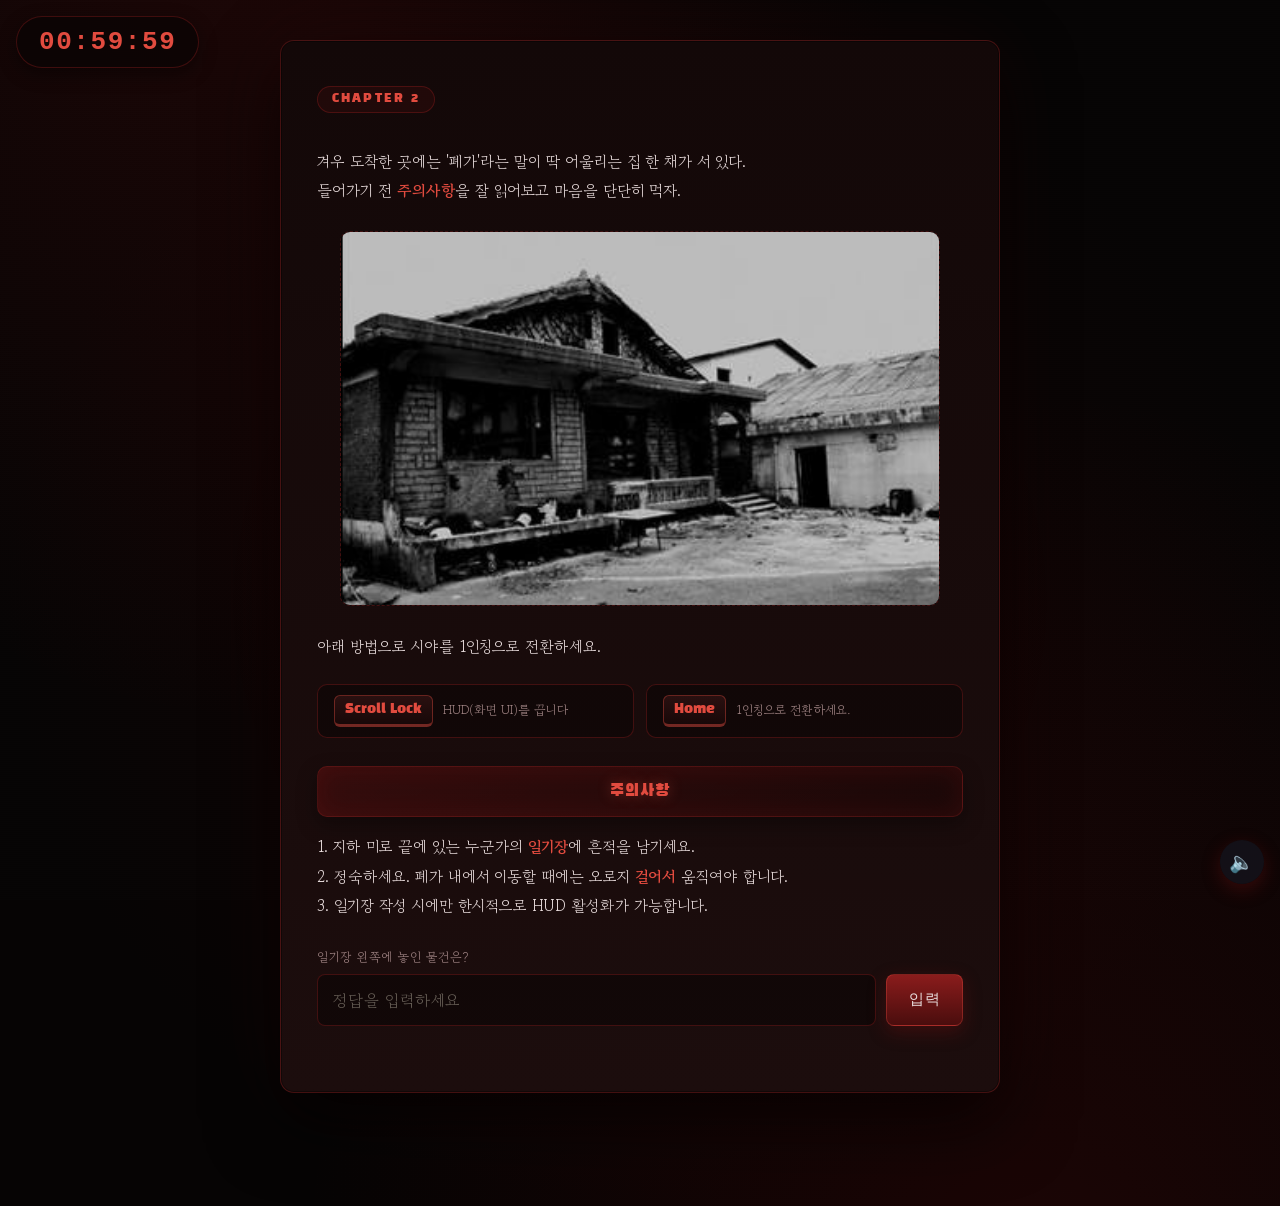
==== commit 17bd1489: "수정 최최종" ====
--- a/2622/index.html
+++ b/2622/index.html
@@ -9,13 +9,13 @@
 <body>
   <main class="stage">
     <span class="chapter-tag">CHAPTER 2</span>
-    <p class="story">겨우 도착한 곳에는 '폐가'라는 말이 딱 어울리는 집 한 채가 서 있다. 아무래도 들어가야 할 것 같다.</p>
+    <p class="story">겨우 도착한 곳에는 '폐가'라는 말이 딱 어울리는 집 한 채가 서 있다.<br>들어가기 전 <strong>주의사항</strong>을 잘 읽어보고 마음을 단단히 먹자.</p>
 
-    <div class="art-slot" style="min-height:0; aspect-ratio: 800 / 500; max-width: 600px; margin-left:auto; margin-right:auto;">
+    <div class="art-slot photo-flicker" style="min-height:0; aspect-ratio: 800 / 500; max-width: 600px; margin-left:auto; margin-right:auto;">
       <img src="../assets/img/haunted-house.jpg" alt="폐가 전경" />
     </div>
 
-    <p class="story" style="margin-bottom:10px;">폐가에 들어가기 전, 화면의 이미지를 3번 클릭한 후 아래 방법으로 시야를 1인칭으로 전환하세요.</p>
+    <p class="story" style="margin-bottom:10px;">아래 방법으로 시야를 1인칭으로 전환하세요.</p>
 
     <div class="key-guide">
       <div class="key-cap">
@@ -24,25 +24,39 @@
       </div>
       <div class="key-cap">
         <kbd>Home</kbd>
-        <span>1인칭 시점으로 전환합니다</span>
+        <span>1인칭으로 전환하세요.</span>
       </div>
     </div>
+    
+    <div class="mission-banner">
+      <span class="mission-title">주의사항</span>
+    </div>
+    <p class="story">1. 지하 미로 끝에 있는 누군가의 <strong>일기장</strong>에 흔적을 남기세요.<br>2. 정숙하세요. 폐가 내에서 이동할 때에는 오로지 <strong>걸어서</strong> 움직여야 합니다.<br>3. 일기장 작성 시에만 한시적으로 HUD 활성화가 가능합니다.<br></p>
 
-    <!-- <p class="story">미로 끝에 도착하자 오래된 일기장 한 권이 놓여 있다. '김교자'와 '이딤섬'이라는 두 사람이 남긴 메시지인데, 내용이 어딘가 수상하다.</p>
-
-    <p class="story">찜찜한 기분이 들었지만 통장에 꽂힐 100억 길을 생각하며 방명록에 메시지를 남긴 뒤, 다시 미로를 빠져나와 1층으로 올라왔다.
-집안을 다시 찬찬히 살펴보던 그때, 관찰력이 좋은 당신은 <strong>현관문</strong> 밑에 삐죽 튀어나와 있는 편지 한 통을 발견한다.
-
-<strong>[제 친구들 좀 구해 주세요!]</strong></p> -->
 
     <form class="answer-form" id="quiz2-form">
-      <!-- <label for="quiz2-input">제 편지를 발견하셨나요?</label> -->
+      <label for="quiz2-input">일기장 왼쪽에 놓인 물건은?</label>
       <div class="answer-row">
-        <input type="text" id="quiz2-input" placeholder="정답을 알파벳으로 입력하세요" autocomplete="off" />
+        <input type="text" id="quiz2-input" placeholder="정답을 입력하세요" autocomplete="off" />
         <button type="submit">입력</button>
       </div>
       <div class="error-msg" id="quiz2-error"></div>
     </form>
+
+    <div id="quiz2-reveal" style="display:none;">
+      <p class="story">별 거 없네.</p>
+      <p class="story">일기장에 성공적으로 흔적을 남겼다.<br>그, 김교자랑 이딤섬이었던가? 일기장에 남겨놓은 메시지들이 많이 찜찜하긴 하지만 그게 대수냐.<br>100억 길이 바로 코앞에 있다. 왔던 길을 돌아 다시 1층으로 올라가자.</p>
+      <p class="story">1층에 올라오니 무언가 수상한 게 눈에 띈다.</p>
+
+      <form class="answer-form" id="quiz2b-form">
+        <label for="quiz2b-input">수상한 물건은 어디 있었나요?</label>
+        <div class="answer-row">
+          <input type="text" id="quiz2b-input" placeholder="정답을 입력하세요" autocomplete="off" />
+          <button type="submit">입력</button>
+        </div>
+        <div class="error-msg" id="quiz2b-error"></div>
+      </form>
+    </div>
   </main>
 
   <p class="brand-footer">만두의 여름 휴가 · 모그리 따끈따끈 <<만두>></p>
@@ -53,7 +67,20 @@
       formId: "quiz2-form",
       inputId: "quiz2-input",
       errorId: "quiz2-error",
-      answers: ["door"],
+      answers: ["모래시계"],
+      failUrl: "../fail/",
+      onSuccess: function () {
+        var reveal = document.getElementById("quiz2-reveal");
+        reveal.style.display = "block";
+        reveal.scrollIntoView({ behavior: "smooth", block: "start" });
+      }
+    });
+
+    initAnswerForm({
+      formId: "quiz2b-form",
+      inputId: "quiz2b-input",
+      errorId: "quiz2b-error",
+      answers: ["문", "문틈", "현관문", "현관", "문아래", "현관문아래", "문 아래", "현관문 아래", "현관 아래"],
       nextUrl: "../door/",
       failUrl: "../fail/"
     });
--- a/assets/style.css
+++ b/assets/style.css
@@ -168,6 +168,25 @@
   line-height: 1.6;
 }
 
+/* 정지 이미지를 꺼져가는 전구처럼 은은하게 깜빡이게 하고 싶을 때: art-slot에 class="photo-flicker"를 추가하세요. */
+.art-slot.photo-flicker img {
+  animation: photo-bulb-flicker 9s ease-in-out infinite;
+}
+
+@keyframes photo-bulb-flicker {
+  0%, 40%, 100% { filter: brightness(1); }
+  50%           { filter: brightness(0.6); }
+  58%           { filter: brightness(0.85); }
+  66%           { filter: brightness(0.65); }
+  75%           { filter: brightness(1); }
+}
+
+@media (prefers-reduced-motion: reduce) {
+  .art-slot.photo-flicker img {
+    animation: none !important;
+  }
+}
+
 /* 대화/편지/일기장 카드 */
 .note-card {
   background: rgba(0,0,0,0.28);
@@ -238,6 +257,37 @@
   font-size: 11.5px;
   color: var(--gold);
   margin-bottom: 4px;
+}
+
+.chat-choices {
+  display: flex;
+  flex-direction: column;
+  gap: 8px;
+  align-self: flex-end;
+  max-width: 82%;
+}
+
+.chat-choice-btn {
+  display: block;
+  width: 100%;
+  background: rgba(0,0,0,0.3);
+  border: 1.5px solid var(--border-faint);
+  border-radius: 14px;
+  border-bottom-right-radius: 4px;
+  padding: 11px 15px;
+  font-size: 14px;
+  line-height: 1.6;
+  color: var(--ink);
+  text-align: left;
+  white-space: normal;
+  cursor: pointer;
+  transition: border-color 0.2s ease, background 0.2s ease, transform 0.15s ease;
+}
+
+.chat-choice-btn:hover {
+  border-color: var(--gold-bright);
+  background: rgba(154,20,20,0.18);
+  transform: translateY(-1px);
 }
 
 /* 입력 폼 */
@@ -472,6 +522,38 @@
   line-height: 1.5;
 }
 
+.mission-banner {
+  display: flex;
+  align-items: center;
+  justify-content: center;
+  gap: 10px;
+  margin: 28px 0 14px;
+  padding: 14px 20px;
+  background: linear-gradient(135deg, rgba(154,20,20,0.22), rgba(30,5,5,0.4));
+  border: 1.5px solid var(--border-faint);
+  border-radius: 10px;
+  box-shadow: 0 0 24px rgba(154,20,20,0.18) inset, 0 8px 20px rgba(0,0,0,0.35);
+}
+
+.mission-banner .mission-icon {
+  font-size: 20px;
+  filter: drop-shadow(0 0 6px rgba(225,75,63,0.5));
+}
+
+.mission-banner .mission-title {
+  font-family: var(--font-head);
+  font-size: 17px;
+  letter-spacing: 0.06em;
+  color: var(--gold-bright);
+  text-shadow: 0 0 14px rgba(225,75,63,0.4);
+  animation: flicker 7s linear infinite;
+}
+
+@media (max-width: 480px) {
+  .mission-banner { padding: 12px 14px; }
+  .mission-banner .mission-title { font-size: 15px; }
+}
+
 /* 슬라이드 퍼즐 (4p) */
 .puzzle-wrap {
   display: flex;
@@ -507,7 +589,7 @@
   cursor: pointer;
   user-select: none;
   transition: transform 0.12s ease, filter 0.12s ease;
-  background-size: 400% 400%;
+  background-size: var(--tile-bg-size, 400%) var(--tile-bg-size, 400%);
   background-position: var(--bx, 0%) var(--by, 0%);
   background-image: var(--tile-img, none);
 }
@@ -594,6 +676,27 @@
 .tarot-card:hover,
 .tarot-card:focus-visible {
   transform: translateY(-6px) rotateZ(-1deg);
+}
+
+.tarot-card.tremble {
+  animation: tarot-tremble 0.4s ease-in-out;
+}
+
+@keyframes tarot-tremble {
+  0%, 100% { transform: translate(0, 0) rotate(0deg); }
+  10% { transform: translate(-3px, 1px) rotate(-1.5deg); }
+  20% { transform: translate(3px, -1px) rotate(1.5deg); }
+  30% { transform: translate(-3px, 0) rotate(-1deg); }
+  40% { transform: translate(3px, 1px) rotate(1deg); }
+  50% { transform: translate(-2px, -1px) rotate(-0.8deg); }
+  60% { transform: translate(2px, 1px) rotate(0.8deg); }
+  70% { transform: translate(-2px, 0) rotate(-0.5deg); }
+  80% { transform: translate(1px, -1px) rotate(0.5deg); }
+  90% { transform: translate(-1px, 1px) rotate(-0.3deg); }
+}
+
+@media (prefers-reduced-motion: reduce) {
+  .tarot-card.tremble { animation: none !important; }
 }
 
 .tarot-card-inner {
@@ -784,6 +887,23 @@
   animation: tarot-sealed-awaken 1.6s ease-in-out infinite;
 }
 
+.tarot-sealed.awake.tremble {
+  animation: tarot-sealed-awaken 1.6s ease-in-out infinite, tarot-sealed-tremble 0.4s ease-in-out;
+}
+
+@keyframes tarot-sealed-tremble {
+  0%, 100% { transform: translate(-50%, -50%) rotate(0deg); }
+  10% { transform: translate(calc(-50% - 3px), calc(-50% + 1px)) rotate(-1.5deg); }
+  20% { transform: translate(calc(-50% + 3px), calc(-50% - 1px)) rotate(1.5deg); }
+  30% { transform: translate(calc(-50% - 3px), -50%) rotate(-1deg); }
+  40% { transform: translate(calc(-50% + 3px), calc(-50% + 1px)) rotate(1deg); }
+  50% { transform: translate(calc(-50% - 2px), calc(-50% - 1px)) rotate(-0.8deg); }
+  60% { transform: translate(calc(-50% + 2px), calc(-50% + 1px)) rotate(0.8deg); }
+  70% { transform: translate(calc(-50% - 2px), -50%) rotate(-0.5deg); }
+  80% { transform: translate(calc(-50% + 1px), calc(-50% - 1px)) rotate(0.5deg); }
+  90% { transform: translate(calc(-50% - 1px), calc(-50% + 1px)) rotate(-0.3deg); }
+}
+
 .tarot-sealed.awake .tarot-back {
   box-shadow: inset 0 0 0 2px var(--gold-bright);
 }
@@ -907,6 +1027,17 @@
   line-height: 1.9;
   color: var(--ink-dim);
   margin: 0;
+}
+
+.whisper-overlay-text {
+  font-size: 22px;
+  line-height: 1.9;
+  color: var(--ink);
+  text-shadow: 0 0 18px rgba(225,75,63,0.35);
+}
+
+@media (max-width: 560px) {
+  .whisper-overlay-text { font-size: 18px; }
 }
 
 @keyframes end-overlay-flicker {
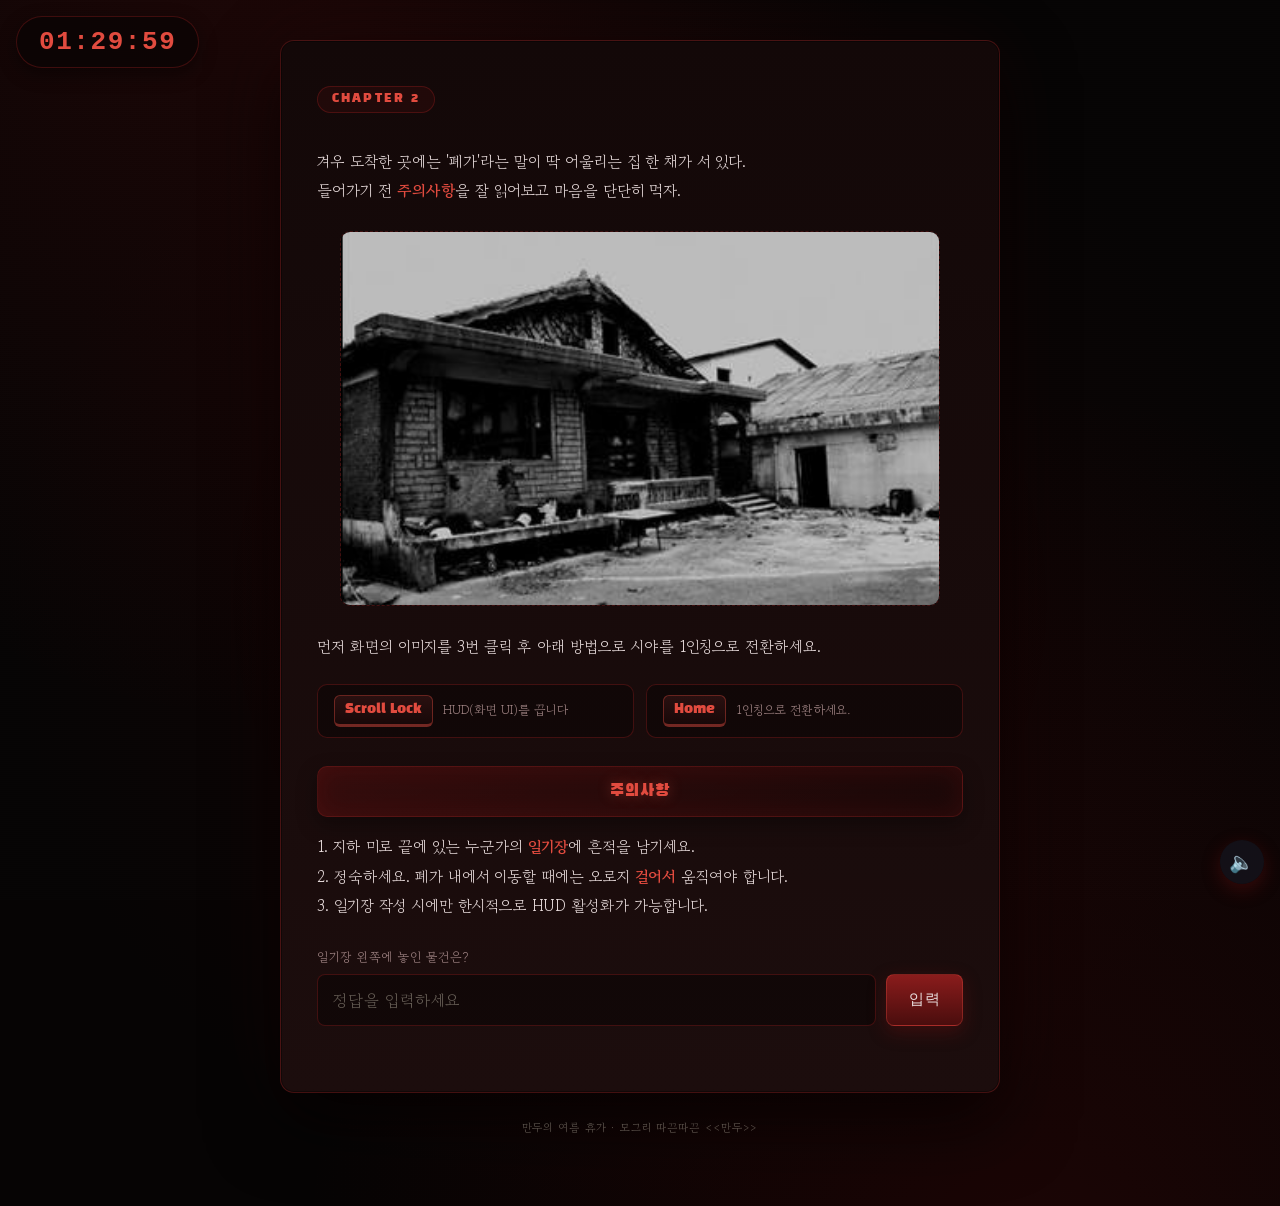
==== commit af36a87f: "디테일 수정" ====
--- a/2622/index.html
+++ b/2622/index.html
@@ -15,7 +15,7 @@
       <img src="../assets/img/haunted-house.jpg" alt="폐가 전경" />
     </div>
 
-    <p class="story" style="margin-bottom:10px;">아래 방법으로 시야를 1인칭으로 전환하세요.</p>
+    <p class="story" style="margin-bottom:10px;">먼저 화면의 이미지를 3번 클릭 후 아래 방법으로 시야를 1인칭으로 전환하세요.</p>
 
     <div class="key-guide">
       <div class="key-cap">
